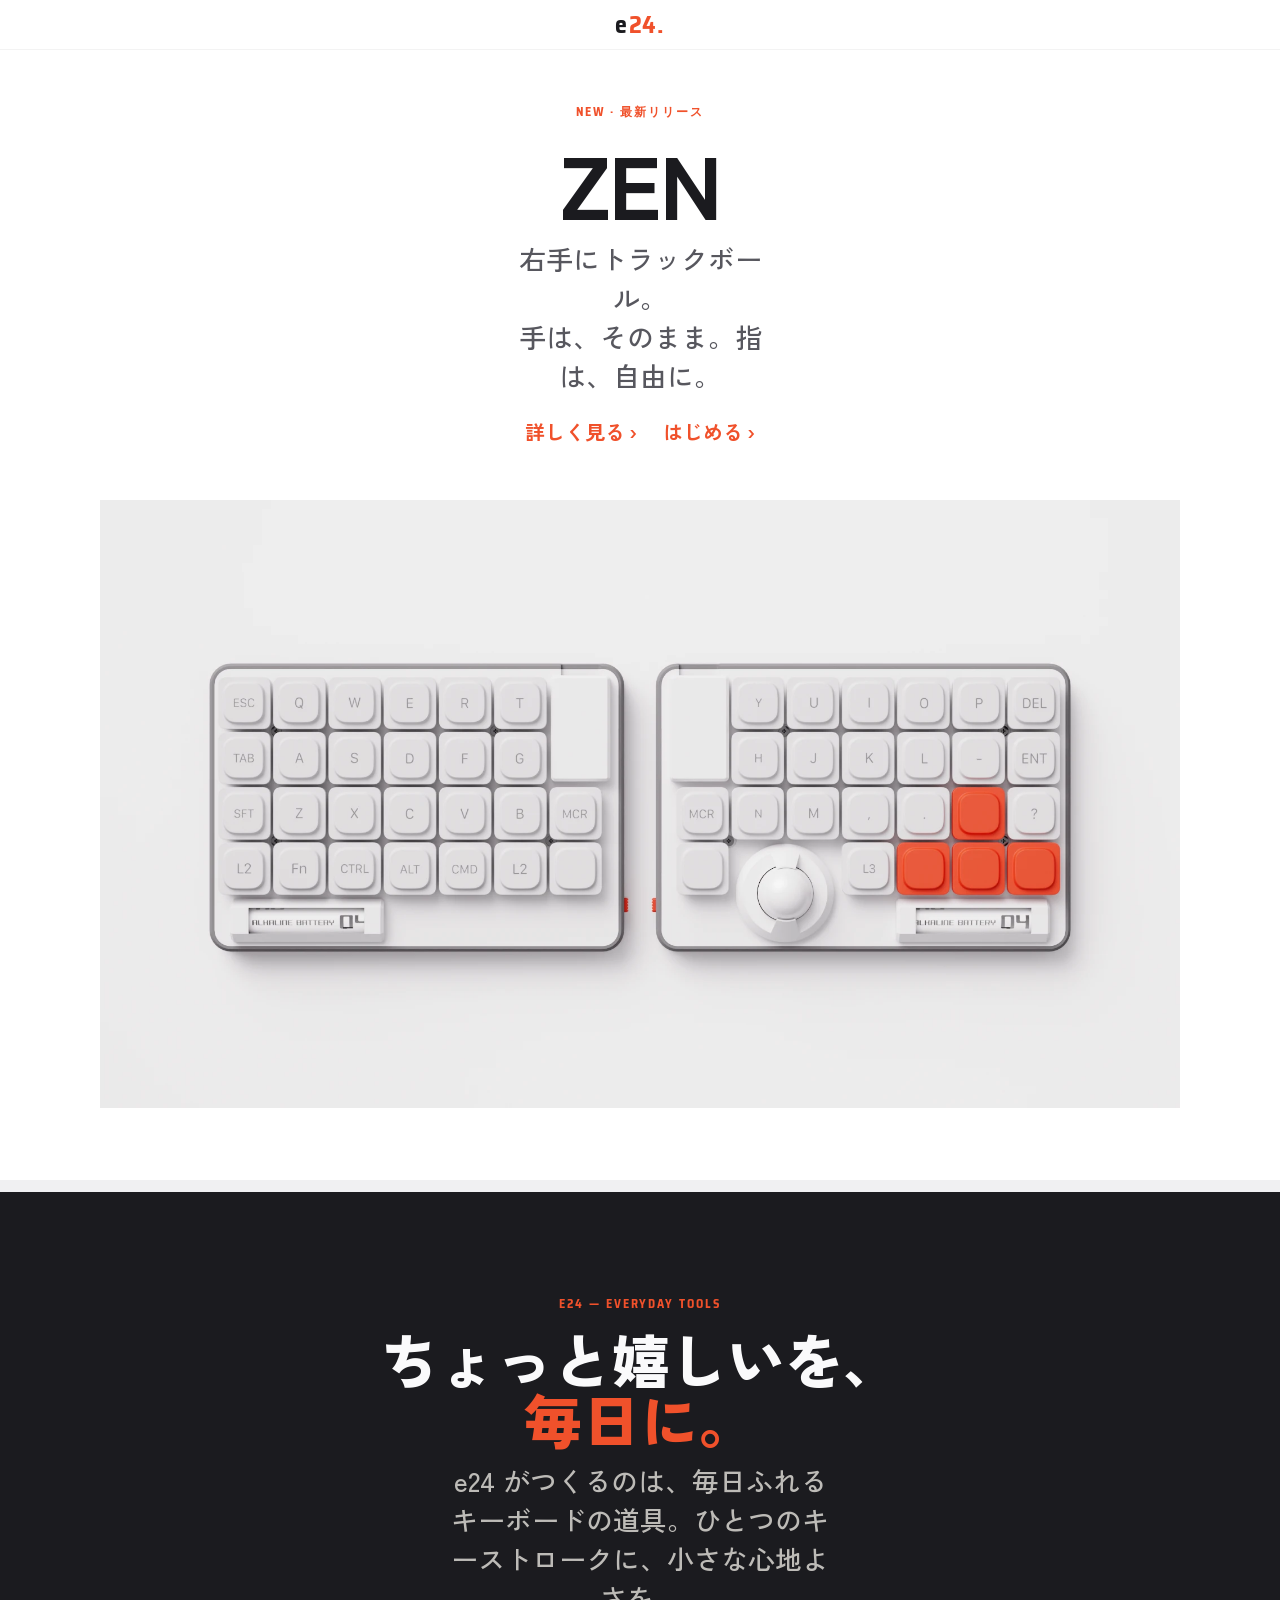
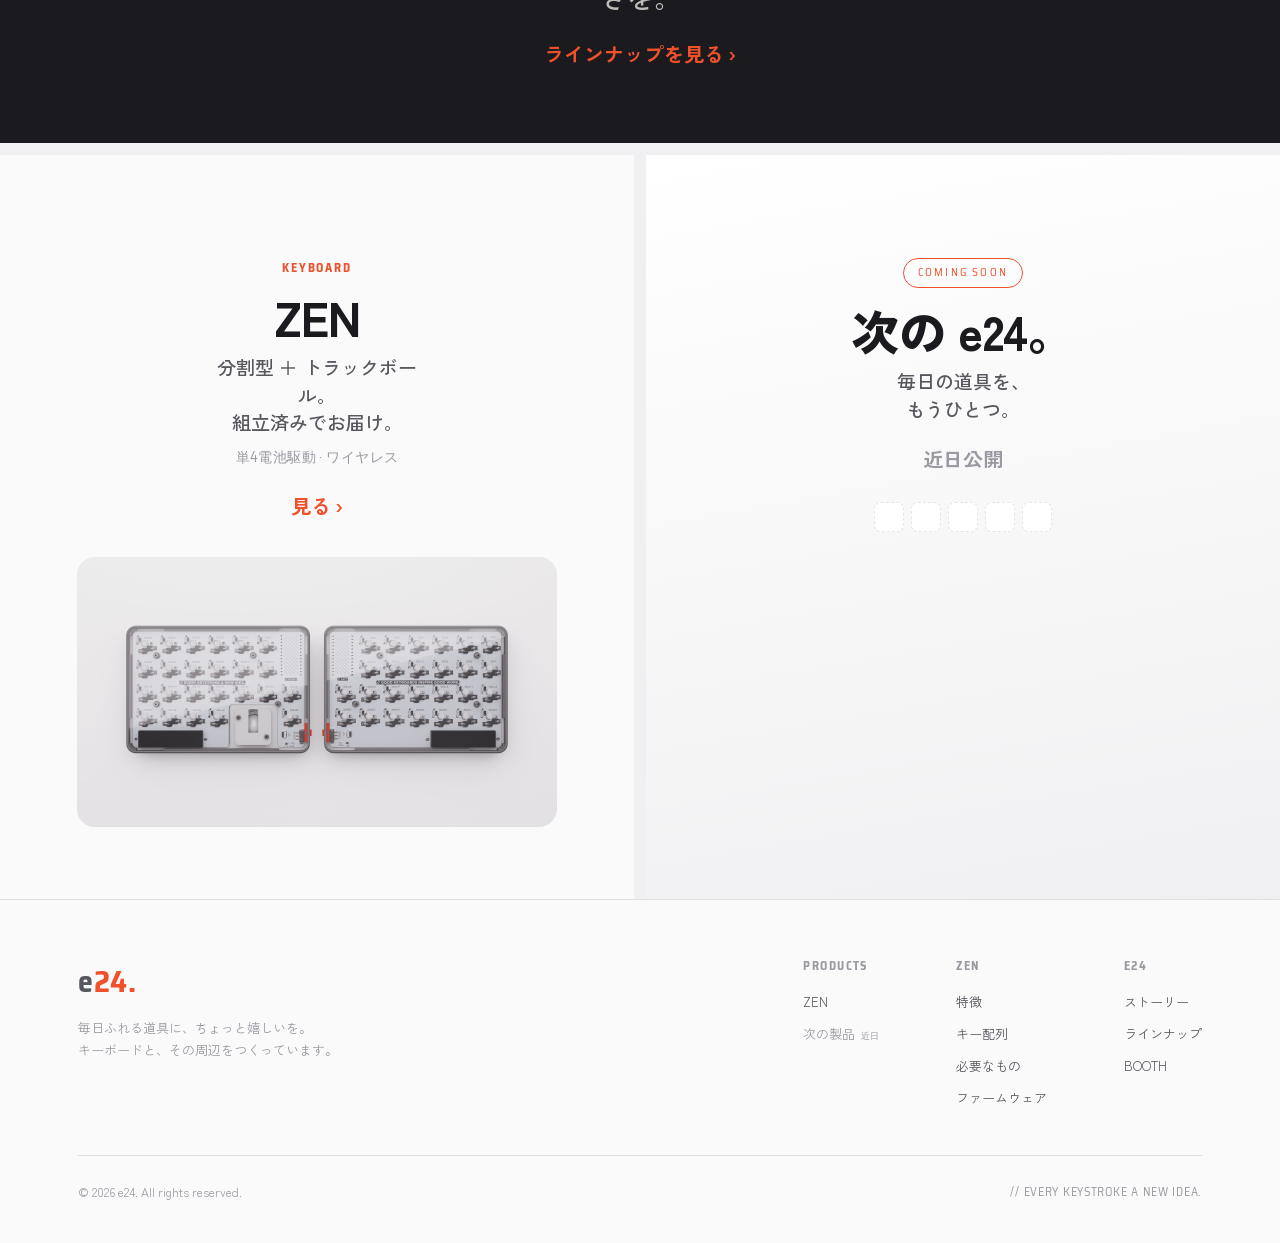
==== index.html @ 17c19c43 "Add footer e24 dot" ====
<!DOCTYPE html>
<html lang="ja">
<head>
<meta charset="UTF-8">
<meta name="viewport" content="width=device-width, initial-scale=1.0">
<!-- Google tag (gtag.js) -->
<script async src="https://www.googletagmanager.com/gtag/js?id=G-2649HNYM9E"></script>
<script>
  window.dataLayer = window.dataLayer || [];
  function gtag(){dataLayer.push(arguments);}
  gtag('js', new Date());
  gtag('config', 'G-2649HNYM9E');
</script>
<link rel="icon" type="image/png" sizes="32x32" href="favicon-32.png">
<link rel="icon" type="image/png" sizes="16x16" href="favicon-16.png">
<link rel="apple-touch-icon" href="apple-touch-icon.png">
<meta name="theme-color" content="#F0512B">
<title>e24 — ちょっと嬉しいを、毎日に。</title>
<link rel="preconnect" href="https://fonts.googleapis.com">
<link rel="preconnect" href="https://fonts.gstatic.com" crossorigin>
<link href="https://fonts.googleapis.com/css2?family=Zen+Kaku+Gothic+New:wght@400;500;700;900&family=Space+Mono:wght@400;700&family=Saira+SemiCondensed:wght@500;600;700&family=DotGothic16&display=swap" rel="stylesheet">
<link href="https://fonts.cdnfonts.com/css/d-din" rel="stylesheet">
<link rel="stylesheet" href="e24.css">
</head>
<body>

<!-- GLOBAL NAV -->
<nav class="gnav">
  <div class="gnav-inner solo">
    <a class="brand" href="index.html" aria-label="e24 home"><span class="e">e</span><span class="num">24</span><span class="dot">.</span></a>
  </div>
</nav>

<main class="board">

  <!-- HERO TILE — latest release: ZEN -->
  <section class="tile light hero-tile" data-screen-label="トップ・ヒーロー">
    <div class="t-eyebrow reveal">NEW · 最新リリース</div>
    <h2 class="reveal d1">ZEN</h2>
    <p class="t-sub reveal d1">右手にトラックボール。<br>手は、そのまま。指は、自由に。</p>
    <div class="t-links reveal d2">
      <a class="tlink" href="zen/index.html">詳しく見る<span class="arr">›</span></a>
      <a class="tlink" href="zen/index.html#kit">はじめる<span class="arr">›</span></a>
    </div>
    <div class="t-shot reveal d2">
      <img src="assets/zen-hero.webp" alt="ZEN — 左右分割・右手側トラックボール搭載のワイヤレスキーボード">
    </div>
  </section>

  <!-- BRAND STORY TILE -->
  <section class="tile dark" id="story" data-screen-label="ブランドストーリー">
    <div class="t-eyebrow reveal">e24 — everyday tools</div>
    <h2 class="reveal d1" style="font-size:clamp(30px,4.6vw,60px);max-width:18ch;">ちょっと嬉しいを、<br><span class="accent">毎日に。</span></h2>
    <p class="t-sub reveal d2" style="max-width:30ch;color:rgba(244,241,235,.75);">e24 がつくるのは、毎日ふれるキーボードの道具。ひとつのキーストロークに、小さな心地よさを。</p>
    <div class="t-links reveal d2">
      <a class="tlink" href="#lineup">ラインナップを見る<span class="arr">›</span></a>
    </div>
  </section>

  <!-- LINEUP GRID -->
  <div class="tile-grid" id="lineup">
    <!-- ZEN gateway -->
    <section class="tile paper small reveal" data-screen-label="ラインナップ・ZEN">
      <div class="t-eyebrow">KEYBOARD</div>
      <h2>ZEN</h2>
      <p class="t-sub">分割型 ＋ トラックボール。<br>組立済みでお届け。</p>
      <p class="t-price">単4電池駆動 · ワイヤレス</p>
      <div class="t-links">
        <a class="tlink" href="zen/index.html">見る<span class="arr">›</span></a>
      </div>
      <div class="t-shot">
        <img src="assets/zen-pcb.jpg" alt="ZEN の基板クローズアップ">
      </div>
    </section>

    <!-- Coming soon -->
    <section class="tile coming small reveal d1" data-screen-label="ラインナップ・近日">
      <span class="badge">COMING SOON</span>
      <h2>次の e24。</h2>
      <p class="t-sub">毎日の道具を、<br>もうひとつ。</p>
      <div class="t-links">
        <a class="tlink muted">近日公開</a>
      </div>
      <div class="ghost-keys" aria-hidden="true"><i></i><i></i><i></i><i></i><i></i></div>
    </section>
  </div>

</main>

<!-- GLOBAL FOOTER -->
<footer class="gfoot">
  <div class="wrap">
    <div class="top">
      <div class="brandcol">
        <div class="bm">e<span class="num">24</span><span class="dot">.</span></div>
        <p>毎日ふれる道具に、ちょっと嬉しいを。<br>キーボードと、その周辺をつくっています。</p>
      </div>
      <div class="cols">
        <div class="col">
          <h4>Products</h4>
          <a href="zen/index.html">ZEN</a>
          <a style="color:var(--ink-3);">次の製品<span class="soon-tag">近日</span></a>
        </div>
        <div class="col">
          <h4>ZEN</h4>
          <a href="zen/index.html#feature">特徴</a>
          <a href="zen/index.html#layout">キー配列</a>
          <a href="zen/index.html#kit">必要なもの</a>
          <a href="zen/firmware.html">ファームウェア</a>
        </div>
        <div class="col">
          <h4>e24</h4>
          <a href="#story">ストーリー</a>
          <a href="#lineup">ラインナップ</a>
          <a href="https://e24key.booth.pm/items/8457837" target="_blank" rel="noopener">BOOTH</a>
        </div>
      </div>
    </div>
    <div class="bottom">
      <span>© 2026 e24. All rights reserved.</span>
      <span class="mono">// EVERY KEYSTROKE A NEW IDEA.</span>
    </div>
  </div>
</footer>

<button id="toTop" class="to-top" aria-label="ページ上部へ戻る">
  <svg viewBox="0 0 24 24" fill="none" stroke="currentColor" stroke-width="2.4" stroke-linecap="round" stroke-linejoin="round"><path d="M12 19V5M6 11l6-6 6 6"/></svg>
  <span class="lbl">上へ戻る</span>
</button>

<script src="e24-scroll.js"></script>
</body>
</html>
---- e24.css ----
/* ============================================================
   e24 — shared brand layer
   Global nav, footer, store tiles, design tokens.
   Loaded on every page; product pages add their own CSS on top.
   ============================================================ */

:root {
  --paper:   #FAFAFB;
  --paper-2: #FFFFFF;
  --paper-3: #F0F0F2;
  --ink:     #1B1B1F;
  --ink-2:   #57575E;
  --ink-3:   #9A9AA2;
  --line:    rgba(20,20,25,.11);
  --line-2:  rgba(20,20,25,.05);
  --accent:  #F0512B;
  --accent-d:#D63E1B;
  --accent-soft:#FCE7DF;
  --key:     #FFFFFF;
  --key-sh:  #E3E3E7;

  --u: clamp(38px, 4.4vw, 58px);
  --maxw: 1180px;
  --r-lg: 28px;
  --r-md: 18px;
  --r-sm: 12px;
  --nav-h: 50px;

  --font-jp: "Zen Kaku Gothic New", system-ui, sans-serif;
  /* DIN Condensed = logo, labels, keycap legends, numbers (was Space Mono) */
  --font-mono: "D-DIN Condensed", "Saira SemiCondensed", system-ui, sans-serif;
  /* literal code / filenames stay monospaced */
  --font-code: "Space Mono", ui-monospace, monospace;
  --font-pixel: "DotGothic16", monospace;
  --ease: cubic-bezier(.2,.7,.2,1);
}

* { box-sizing: border-box; margin: 0; padding: 0; }
html { scroll-behavior: smooth; }
body {
  font-family: var(--font-jp);
  background: var(--paper);
  color: var(--ink);
  line-height: 1.7;
  -webkit-font-smoothing: antialiased;
  text-rendering: optimizeLegibility;
  overflow-x: hidden;
}
img { display: block; max-width: 100%; }
::selection { background: var(--accent); color: #fff; }

.wrap { max-width: var(--maxw); margin: 0 auto; padding: 0 28px; }

/* ---------- type helpers ---------- */
.eyebrow {
  font-family: var(--font-mono); font-size: 13px; letter-spacing: .14em;
  text-transform: uppercase; color: var(--accent);
  display: inline-flex; align-items: center; gap: .55em; font-weight: 700;
}
.eyebrow::before { content: "//"; opacity: .9; }
.section-tag { font-family: var(--font-mono); font-size: 12px; letter-spacing: .16em; text-transform: uppercase; color: var(--ink-3); }
h1,h2,h3 { font-weight: 900; line-height: 1.12; letter-spacing: -.01em; text-wrap: balance; }
.display { font-size: clamp(44px, 8.4vw, 116px); font-weight: 900; line-height: 1.02; letter-spacing: -.02em; }
.h2 { font-size: clamp(30px, 4.6vw, 60px); }
.lead { font-size: clamp(17px, 1.8vw, 22px); color: var(--ink-2); line-height: 1.85; }
.accent { color: var(--accent); }

/* ---------- buttons / pills / chip ---------- */
.pill {
  display: inline-flex; align-items: center; gap: .6em;
  font-family: var(--font-jp); font-weight: 700; font-size: 16px;
  padding: 15px 28px; border-radius: 999px; border: none; cursor: pointer; text-decoration: none;
  transition: transform .25s var(--ease), background .25s var(--ease), box-shadow .25s var(--ease);
}
.pill-primary { background: var(--accent); color: #fff; }
.pill-primary:hover { background: var(--accent-d); transform: translateY(-2px); box-shadow: 0 10px 26px -10px var(--accent); }
.pill-ghost { background: transparent; color: var(--ink); border: 1.5px solid var(--line); }
.pill-ghost:hover { border-color: var(--ink); transform: translateY(-2px); }
.chip { font-family: var(--font-mono); font-size: 12px; letter-spacing: .04em; padding: 6px 13px; border-radius: 999px; background: var(--paper-2); border: 1px solid var(--line); color: var(--ink-2); }

/* ---------- reveal: static (scroll-fade disabled) ---------- */
.reveal { opacity: 1; transform: none; transition: none; }
.reveal.in { opacity: 1; transform: none; }
.reveal.d1 { transition-delay: .08s; }
.reveal.d2 { transition-delay: .16s; }
.reveal.d3 { transition-delay: .24s; }
.reveal.d4 { transition-delay: .32s; }
@media (prefers-reduced-motion: reduce){ .reveal { opacity:1; transform:none; transition:none; } html { scroll-behavior:auto; } }

/* ============================================================
   GLOBAL NAV — Apple-style thin bar
   ============================================================ */
.gnav {
  position: fixed; top: 0; left: 0; right: 0; z-index: 200;
  height: var(--nav-h);
  background: rgba(255,255,255,.78);
  backdrop-filter: saturate(1.6) blur(18px);
  -webkit-backdrop-filter: saturate(1.6) blur(18px);
  border-bottom: 1px solid var(--line-2);
}
.gnav-inner { height: 100%; max-width: 1040px; margin: 0 auto; padding: 0 28px; display: flex; align-items: center; gap: 18px; }
.gnav-inner.solo { justify-content: center; }
.gnav .brand {
  display: inline-flex; align-items: baseline; gap: 1px;
  font-family: var(--font-mono); font-weight: 700; font-size: 24px; letter-spacing: .02em; color: var(--ink); text-decoration: none; line-height: 1;
  transition: opacity .2s;
}
.gnav .brand:hover { opacity: .7; }
.gnav span.brand { cursor: default; }
.gnav span.brand:hover { opacity: 1; }
.gnav .brand .e { }
.gnav .brand .num { color: var(--accent); }
.gnav .brand .dot { color: var(--accent); font-size: 24px; }
.gnav .glinks { display: flex; align-items: center; gap: clamp(14px, 2.4vw, 34px); margin: 0 auto; }
.gnav .glinks a {
  font-size: 13px; font-weight: 500; color: var(--ink-2); text-decoration: none;
  letter-spacing: .01em; transition: color .2s; white-space: nowrap;
}
.gnav .glinks a:hover { color: var(--accent); }
.gnav .glinks a.active { color: var(--ink); font-weight: 700; }
.gnav .glinks a.soon { color: var(--ink-3); cursor: default; pointer-events: none; }
.gnav .glinks a.soon::after { content: "近日"; font-family: var(--font-mono); font-size: 8px; vertical-align: super; margin-left: 3px; color: var(--accent); letter-spacing: 0; }
.gnav .gutil { display: flex; align-items: center; gap: 16px; }
.gnav .gutil a { color: var(--ink-2); display: grid; place-items: center; transition: color .2s; }
.gnav .gutil a:hover { color: var(--accent); }
.gnav .gutil svg { width: 18px; height: 18px; }
@media (max-width: 720px) {
  .gnav .glinks { gap: 14px; overflow-x: auto; margin: 0 auto 0 6px; -ms-overflow-style: none; scrollbar-width: none; }
  .gnav .glinks::-webkit-scrollbar { display: none; }
}

/* sub-context strip under nav (breadcrumb-ish, like Apple product subnav) */
.subnav {
  position: sticky; top: var(--nav-h); z-index: 150;
  background: rgba(255,255,255,.72); backdrop-filter: saturate(1.6) blur(16px);
  -webkit-backdrop-filter: saturate(1.6) blur(16px);
  border-bottom: 1px solid var(--line-2);
}
.subnav-inner { max-width: var(--maxw); margin: 0 auto; padding: 0 28px; height: 48px; display: flex; align-items: center; justify-content: space-between; }
.subnav .name { font-weight: 900; font-size: 18px; letter-spacing: .01em; display: flex; align-items: baseline; }
.subnav .name small { font-family: var(--font-mono); font-size: 11px; color: var(--ink-3); font-weight: 400; margin-left: 8px; letter-spacing: .08em; }
.subnav .name .tagline {
  font-family: var(--font-jp); font-size: 12.5px; font-weight: 500; color: var(--ink-2);
  margin-left: 12px; padding-left: 12px; border-left: 1px solid var(--line); letter-spacing: .02em;
}
@media (max-width: 560px){ .subnav .name .tagline { display: none; } }
.subnav-end { display: flex; align-items: center; gap: 22px; }
.subnav .links { display: flex; gap: 22px; align-items: center; }
.subnav .links a { font-size: 13px; color: var(--ink-2); text-decoration: none; transition: color .2s; white-space: nowrap; }
.subnav .links a:hover { color: var(--accent); }
.subnav .links a svg { width: 15px; height: 15px; vertical-align: middle; }
.subnav .links a.back { display: inline-flex; align-items: center; gap: 4px; }

.subnav .buy-btn {
  display: inline-flex; align-items: center; gap: 6px;
  background: var(--accent); color: #fff; font-weight: 700; font-size: 13px;
  padding: 7px 16px; border-radius: 999px; text-decoration: none; white-space: nowrap;
  transition: background .2s var(--ease), transform .2s var(--ease);
}
.subnav .buy-btn:hover { background: var(--accent-d); color: #fff; transform: translateY(-1px); }
.subnav .buy-btn svg { width: 15px; height: 15px; }

/* 購入者向け dropdown */
.subnav-owner { position: relative; display: inline-flex; }
.subnav-owner-btn {
  display: inline-flex; align-items: center; gap: 6px;
  background: transparent; color: var(--ink); font-weight: 700; font-size: 13px;
  padding: 7px 14px; border: 1px solid var(--line-2); border-radius: 999px;
  cursor: pointer; white-space: nowrap; transition: border-color .2s var(--ease), color .2s var(--ease);
  -webkit-tap-highlight-color: transparent;
}
.subnav-owner-btn:hover { border-color: var(--ink-3); }
.subnav-owner-btn .lock { width: 13px; height: 13px; }
.subnav-owner-btn .chev { width: 12px; height: 12px; transition: transform .2s var(--ease); }
.subnav-owner.open .subnav-owner-btn { border-color: var(--accent); color: var(--accent); }
.subnav-owner.open .subnav-owner-btn .chev { transform: rotate(180deg); }
.subnav-owner-menu {
  position: absolute; top: calc(100% + 10px); right: 0; min-width: 210px;
  background: var(--paper); border: 1px solid var(--line); border-radius: var(--r-md);
  box-shadow: 0 18px 40px -16px rgba(20,20,25,.3);
  padding: 6px; z-index: 200;
  opacity: 0; visibility: hidden; transform: translateY(-6px);
  transition: opacity .2s var(--ease), transform .2s var(--ease), visibility .2s;
}
.subnav-owner.open .subnav-owner-menu { opacity: 1; visibility: visible; transform: none; }
.subnav-owner-menu .oh {
  font-family: var(--font-mono); font-size: 10.5px; letter-spacing: .08em; text-transform: uppercase;
  color: var(--ink-3); padding: 9px 12px 7px;
}
.subnav-owner-menu a {
  display: flex; align-items: center; gap: 10px; padding: 11px 12px; border-radius: 8px;
  font-size: 14px; font-weight: 700; color: var(--ink); text-decoration: none; transition: background .15s var(--ease), color .15s var(--ease);
}
.subnav-owner-menu a:hover { background: var(--paper-3); color: var(--accent); }
.subnav-owner-menu a svg { width: 16px; height: 16px; color: var(--accent); flex: none; }

/* owner group inside the mobile burger menu — hidden on desktop */
.subnav .links .owner-group { display: none; }

/* hamburger — hidden on desktop */
.subnav-burger { display: none; }

@media (max-width: 760px){
  .subnav-end { gap: 10px; }
  .subnav-burger {
    display: inline-grid; place-items: center;
    width: 38px; height: 38px; padding: 0; margin-right: -8px;
    border: none; background: none; cursor: pointer; color: var(--ink);
    -webkit-tap-highlight-color: transparent;
  }
  .subnav-burger .bz { position: relative; width: 20px; height: 14px; display: block; }
  .subnav-burger .bz i {
    position: absolute; left: 0; right: 0; height: 2px; border-radius: 2px; background: currentColor;
    transition: transform .26s var(--ease), opacity .18s var(--ease), top .26s var(--ease);
  }
  .subnav-burger .bz i:nth-child(1){ top: 0; }
  .subnav-burger .bz i:nth-child(2){ top: 6px; }
  .subnav-burger .bz i:nth-child(3){ top: 12px; }
  .subnav.menu-open .subnav-burger .bz i:nth-child(1){ top: 6px; transform: rotate(45deg); }
  .subnav.menu-open .subnav-burger .bz i:nth-child(2){ opacity: 0; }
  .subnav.menu-open .subnav-burger .bz i:nth-child(3){ top: 6px; transform: rotate(-45deg); }

  .subnav .links {
    position: absolute; top: 100%; left: 0; right: 0;
    flex-direction: column; align-items: stretch; gap: 0;
    background: var(--paper); border-bottom: 1px solid var(--line-2);
    box-shadow: 0 16px 30px -16px rgba(20,20,25,.3);
    padding: 4px 0; max-height: 0; overflow: hidden;
    opacity: 0; visibility: hidden;
    transition: max-height .3s var(--ease), opacity .24s var(--ease), visibility .3s;
  }
  .subnav.menu-open .links { max-height: 78vh; overflow-y: auto; opacity: 1; visibility: visible; }
  .subnav .links a {
    font-size: 15px; color: var(--ink); font-weight: 500;
    padding: 14px 28px; border-top: 1px solid var(--line-2);
  }
  .subnav .links a:first-child { border-top: none; }
  .subnav .links a.back { gap: 6px; }

  /* on mobile, the dropdown folds into the burger menu */
  .subnav-owner { display: none; }
  .subnav .links .owner-group { display: block; border-top: 1px solid var(--line-2); }
  .subnav .links .owner-group .og-label {
    display: block; font-family: var(--font-mono); font-size: 10.5px; letter-spacing: .08em; text-transform: uppercase;
    color: var(--ink-3); padding: 14px 28px 4px;
  }
  .subnav .links .owner-group a { border-top: none; padding-top: 8px; padding-bottom: 8px; }
  .subnav .links .owner-group a:last-child { padding-bottom: 16px; }
}

/* ============================================================
   STORE TILES (homepage)
   ============================================================ */
.board { background: var(--paper-3); display: flex; flex-direction: column; gap: 12px; }
.tile {
  position: relative; overflow: hidden; text-align: center;
  display: flex; flex-direction: column; align-items: center;
  padding: clamp(54px, 8vw, 104px) 24px clamp(40px, 6vw, 72px);
}
.tile.light { background: var(--paper-2); }
.tile.paper { background: var(--paper); }
.tile.dark  { background: var(--ink); color: var(--paper); }
.tile .t-eyebrow {
  font-family: var(--font-mono); font-size: 12px; letter-spacing: .16em; text-transform: uppercase;
  color: var(--accent); font-weight: 700; margin-bottom: 14px;
}
.tile h2 { font-size: clamp(40px, 7vw, 88px); font-weight: 900; letter-spacing: -.02em; line-height: 1.02; }
.tile.small h2 { font-size: clamp(30px, 4vw, 48px); }
.tile .t-sub { font-size: clamp(18px, 2.3vw, 27px); color: var(--ink-2); margin-top: 12px; max-width: 22ch; line-height: 1.45; font-weight: 500; }
.tile.dark .t-sub { color: rgba(255,255,255,.72); }
.tile.small .t-sub { font-size: clamp(15px, 1.7vw, 19px); }
.tile .t-price { font-size: 14px; color: var(--ink-3); margin-top: 10px; font-family: var(--font-mono); letter-spacing: .03em; }
.tile .t-links { display: flex; gap: 26px; justify-content: center; margin-top: 20px; flex-wrap: wrap; }
.tlink {
  color: var(--accent); font-size: clamp(16px, 1.7vw, 20px); font-weight: 700; text-decoration: none;
  display: inline-flex; align-items: center; gap: 4px; transition: gap .2s var(--ease);
}
.tlink .arr { transition: transform .2s var(--ease); }
.tlink:hover { text-decoration: underline; }
.tlink:hover .arr { transform: translateX(3px); }
.tlink.muted { color: var(--ink-3); pointer-events: none; text-decoration: none; }
.tile .t-shot { margin-top: clamp(26px, 4vw, 52px); width: 100%; }
.tile .t-shot img { width: 100%; margin: 0 auto; }
.tile.hero-tile .t-shot img { max-width: 1080px; }
.tile.small .t-shot { margin-top: clamp(20px, 3vw, 34px); }
.tile.small .t-shot img { max-width: 480px; border-radius: var(--r-md); }

.tile-grid { display: grid; grid-template-columns: 1fr 1fr; gap: 12px; }
@media (max-width: 740px){ .tile-grid { grid-template-columns: 1fr; } }

/* coming-soon teaser look */
.tile.coming { background: linear-gradient(170deg, var(--paper-2), var(--paper-3)); }
.tile.coming .badge {
  font-family: var(--font-mono); font-size: 11px; letter-spacing: .2em; color: var(--accent);
  border: 1px solid var(--accent); border-radius: 999px; padding: 5px 14px; margin-bottom: 18px;
}
.tile.coming .ghost-keys { display: flex; gap: 7px; margin-top: 26px; }
.tile.coming .ghost-keys i {
  width: 30px; height: 30px; border-radius: 7px; background: var(--paper-2);
  border: 1px dashed var(--line); display: block;
}

/* ============================================================
   BACK-TO-TOP BUTTON (shared)
   ============================================================ */
.to-top {
  position: fixed; right: clamp(18px, 3vw, 34px); bottom: clamp(18px, 3vw, 34px); z-index: 300;
  width: 54px; height: 54px; border-radius: 50%; border: none; cursor: pointer;
  background: var(--accent); color: #fff;
  display: grid; place-items: center;
  box-shadow: 0 12px 28px -10px rgba(240,81,43,.6), 0 2px 6px rgba(0,0,0,.12);
  opacity: 0; transform: translateY(14px) scale(.9); pointer-events: none;
  transition: opacity .3s var(--ease), transform .3s var(--ease), background .2s var(--ease);
}
.to-top.show { opacity: 1; transform: none; pointer-events: auto; }
.to-top:hover { background: var(--accent-d); transform: translateY(-3px); }
.to-top svg { width: 22px; height: 22px; }
.to-top .lbl { position: absolute; width: 1px; height: 1px; overflow: hidden; clip: rect(0 0 0 0); }
@media (prefers-reduced-motion: reduce){ .to-top { transition: opacity .2s; } .to-top.show { transform: none; } }

/* ============================================================
   GLOBAL FOOTER
   ============================================================ */
.gfoot { background: var(--paper); border-top: 1px solid var(--line); padding: 56px 0 40px; font-size: 13px; color: var(--ink-2); }
.gfoot .top { display: flex; flex-wrap: wrap; gap: 40px; justify-content: space-between; padding-bottom: 36px; border-bottom: 1px solid var(--line); }
.gfoot .brandcol { max-width: 280px; }
.gfoot .brandcol .bm { font-family: var(--font-mono); font-weight: 700; font-size: 30px; letter-spacing: .02em; }
.gfoot .brandcol .bm .num { color: var(--accent); }
.gfoot .brandcol .bm .dot { color: var(--accent); }
.gfoot .brandcol p { color: var(--ink-3); margin-top: 10px; font-size: 13px; line-height: 1.7; }
.gfoot .cols { display: flex; gap: clamp(34px, 6vw, 80px); flex-wrap: wrap; }
.gfoot .col h4 { font-size: 12px; font-family: var(--font-mono); letter-spacing: .12em; text-transform: uppercase; color: var(--ink-3); margin-bottom: 14px; font-weight: 700; }
.gfoot .col a { display: block; color: var(--ink-2); text-decoration: none; margin-bottom: 10px; transition: color .2s; }
.gfoot .col a:hover { color: var(--accent); }
.gfoot .col a .soon-tag { font-family: var(--font-mono); font-size: 9px; color: var(--ink-3); margin-left: 6px; }
.gfoot .bottom { display: flex; justify-content: space-between; flex-wrap: wrap; gap: 14px; padding-top: 26px; color: var(--ink-3); font-size: 12px; }
.gfoot .bottom .mono { font-family: var(--font-mono); letter-spacing: .06em; }
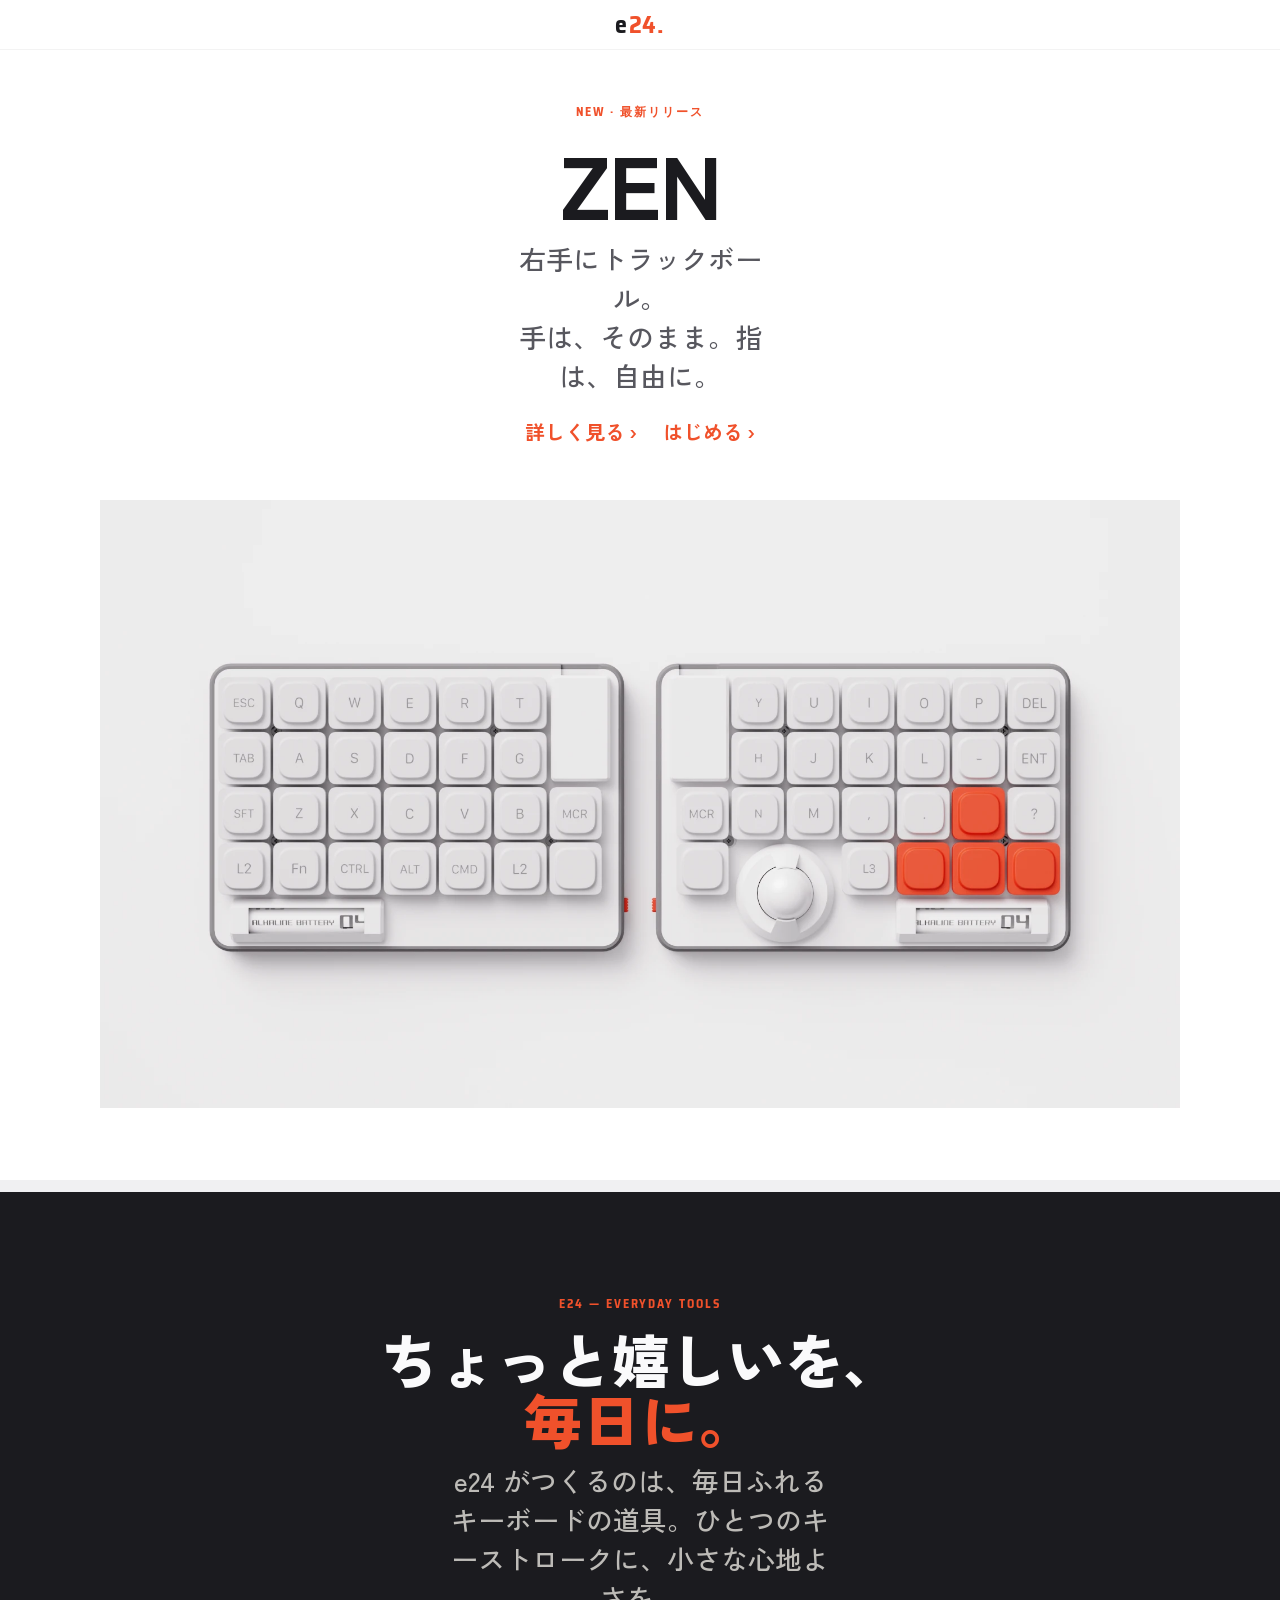
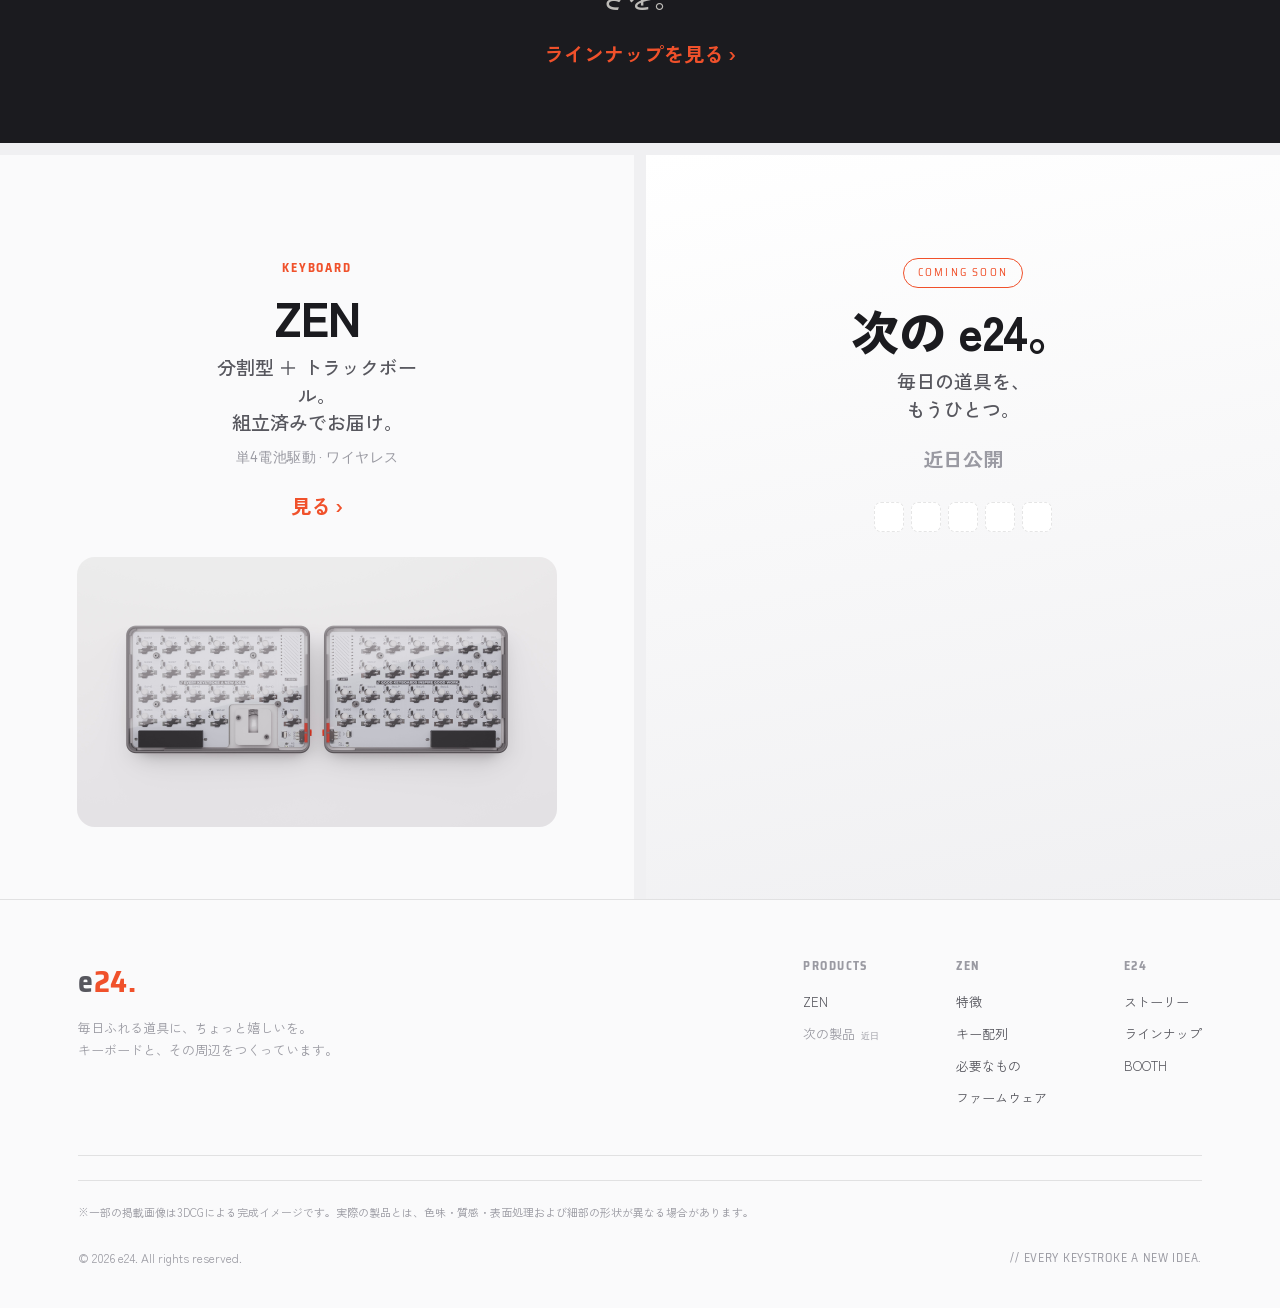
==== commit 580d7a6d: "Refine site notices and support copy" ====
--- a/index.html
+++ b/index.html
@@ -116,6 +116,7 @@
         </div>
       </div>
     </div>
+    <p class="foot-cg-note">※一部の掲載画像は3DCGによる完成イメージです。実際の製品とは、色味・質感・表面処理および細部の形状が異なる場合があります。</p>
     <div class="bottom">
       <span>© 2026 e24. All rights reserved.</span>
       <span class="mono">// EVERY KEYSTROKE A NEW IDEA.</span>
--- a/e24.css
+++ b/e24.css
@@ -160,7 +160,7 @@
 .subnav .buy-btn:hover { background: var(--accent-d); color: #fff; transform: translateY(-1px); }
 .subnav .buy-btn svg { width: 15px; height: 15px; }
 
-/* 購入者向け dropdown */
+/* 購入者専用 dropdown (soft-gated buyer links) */
 .subnav-owner { position: relative; display: inline-flex; }
 .subnav-owner-btn {
   display: inline-flex; align-items: center; gap: 6px;
@@ -333,5 +333,6 @@
 .gfoot .col a { display: block; color: var(--ink-2); text-decoration: none; margin-bottom: 10px; transition: color .2s; }
 .gfoot .col a:hover { color: var(--accent); }
 .gfoot .col a .soon-tag { font-family: var(--font-mono); font-size: 9px; color: var(--ink-3); margin-left: 6px; }
+.gfoot .foot-cg-note { margin-top: 24px; padding-top: 22px; border-top: 1px solid var(--line); font-size: 11px; line-height: 1.7; color: var(--ink-3); }
 .gfoot .bottom { display: flex; justify-content: space-between; flex-wrap: wrap; gap: 14px; padding-top: 26px; color: var(--ink-3); font-size: 12px; }
 .gfoot .bottom .mono { font-family: var(--font-mono); letter-spacing: .06em; }
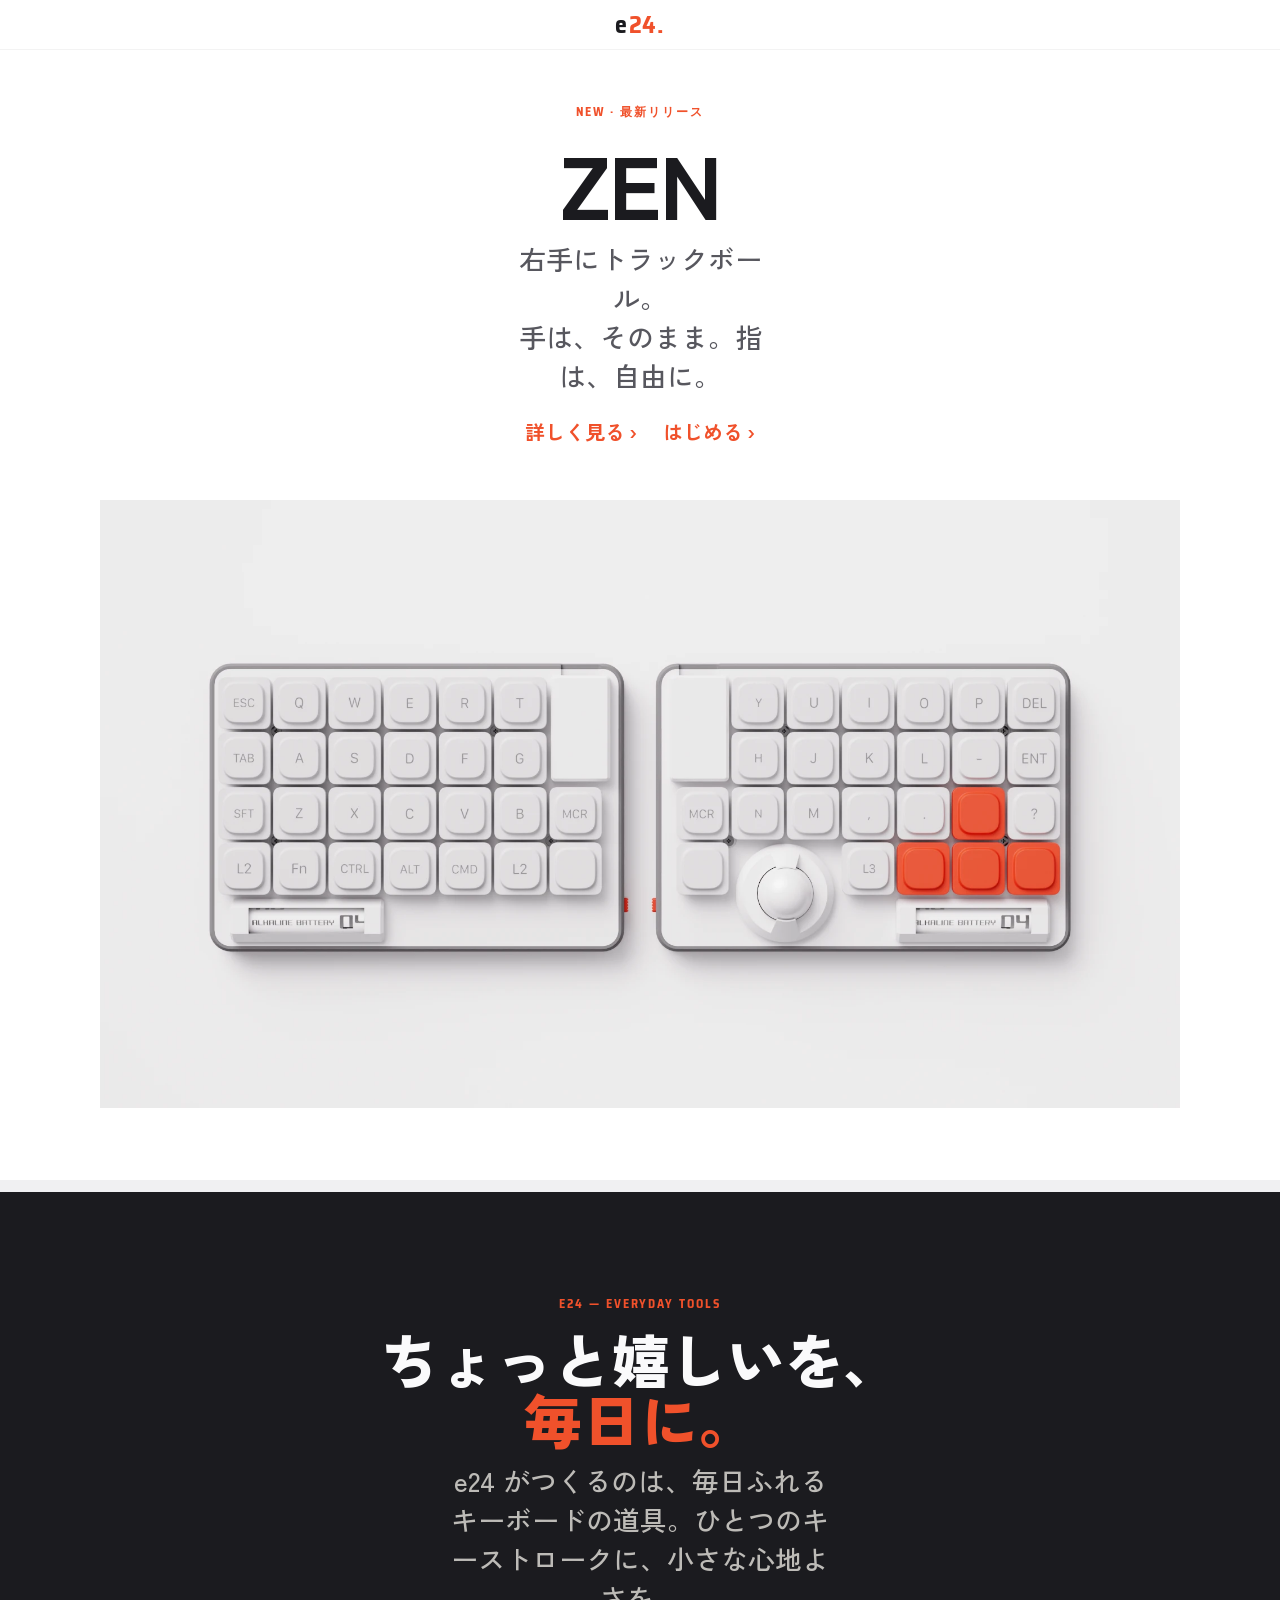
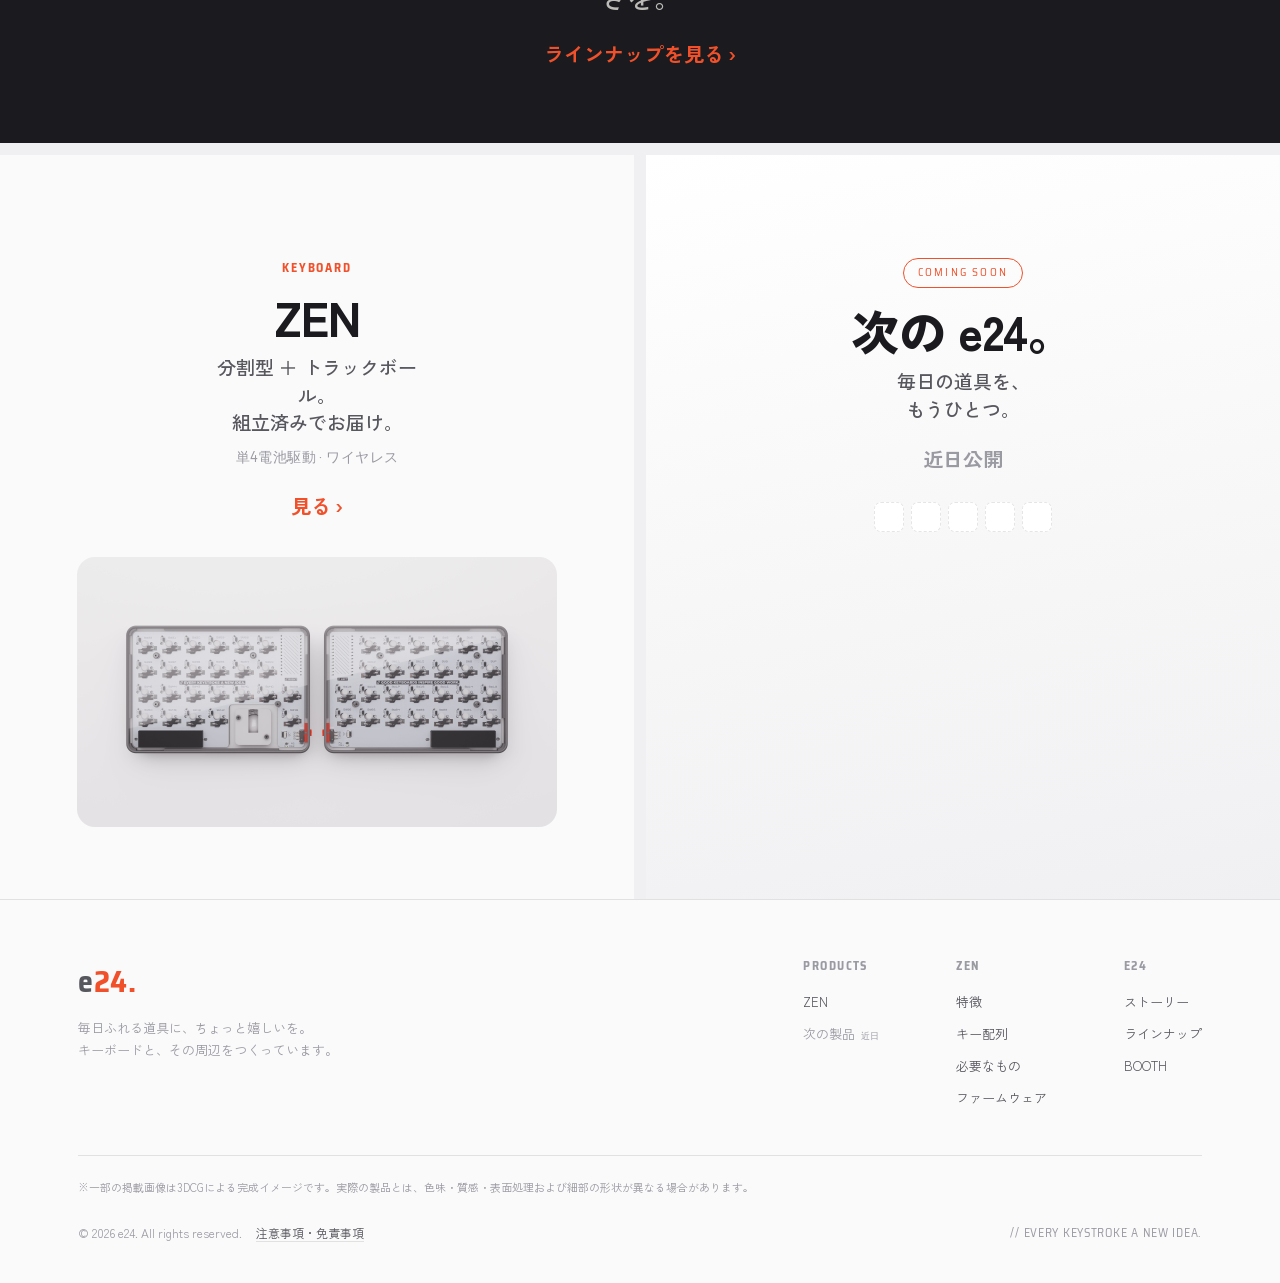
==== commit ce18446a: "Add ZEN notice and disclaimer page" ====
--- a/index.html
+++ b/index.html
@@ -118,7 +118,7 @@
     </div>
     <p class="foot-cg-note">※一部の掲載画像は3DCGによる完成イメージです。実際の製品とは、色味・質感・表面処理および細部の形状が異なる場合があります。</p>
     <div class="bottom">
-      <span>© 2026 e24. All rights reserved.</span>
+      <span class="legal">© 2026 e24. All rights reserved.<a href="zen/notice.html">注意事項・免責事項</a></span>
       <span class="mono">// EVERY KEYSTROKE A NEW IDEA.</span>
     </div>
   </div>
--- a/e24.css
+++ b/e24.css
@@ -160,7 +160,7 @@
 .subnav .buy-btn:hover { background: var(--accent-d); color: #fff; transform: translateY(-1px); }
 .subnav .buy-btn svg { width: 15px; height: 15px; }
 
-/* 購入者専用 dropdown (soft-gated buyer links) */
+/* 購入者向け dropdown */
 .subnav-owner { position: relative; display: inline-flex; }
 .subnav-owner-btn {
   display: inline-flex; align-items: center; gap: 6px;
@@ -333,6 +333,8 @@
 .gfoot .col a { display: block; color: var(--ink-2); text-decoration: none; margin-bottom: 10px; transition: color .2s; }
 .gfoot .col a:hover { color: var(--accent); }
 .gfoot .col a .soon-tag { font-family: var(--font-mono); font-size: 9px; color: var(--ink-3); margin-left: 6px; }
-.gfoot .foot-cg-note { margin-top: 24px; padding-top: 22px; border-top: 1px solid var(--line); font-size: 11px; line-height: 1.7; color: var(--ink-3); }
+.gfoot .foot-cg-note { margin-top: 22px; font-size: 11px; line-height: 1.7; color: var(--ink-3); }
 .gfoot .bottom { display: flex; justify-content: space-between; flex-wrap: wrap; gap: 14px; padding-top: 26px; color: var(--ink-3); font-size: 12px; }
+.gfoot .bottom .legal a { color: var(--ink-2); text-decoration: none; margin-left: 14px; border-bottom: 1px solid var(--line); transition: color .2s; }
+.gfoot .bottom .legal a:hover { color: var(--accent); }
 .gfoot .bottom .mono { font-family: var(--font-mono); letter-spacing: .06em; }
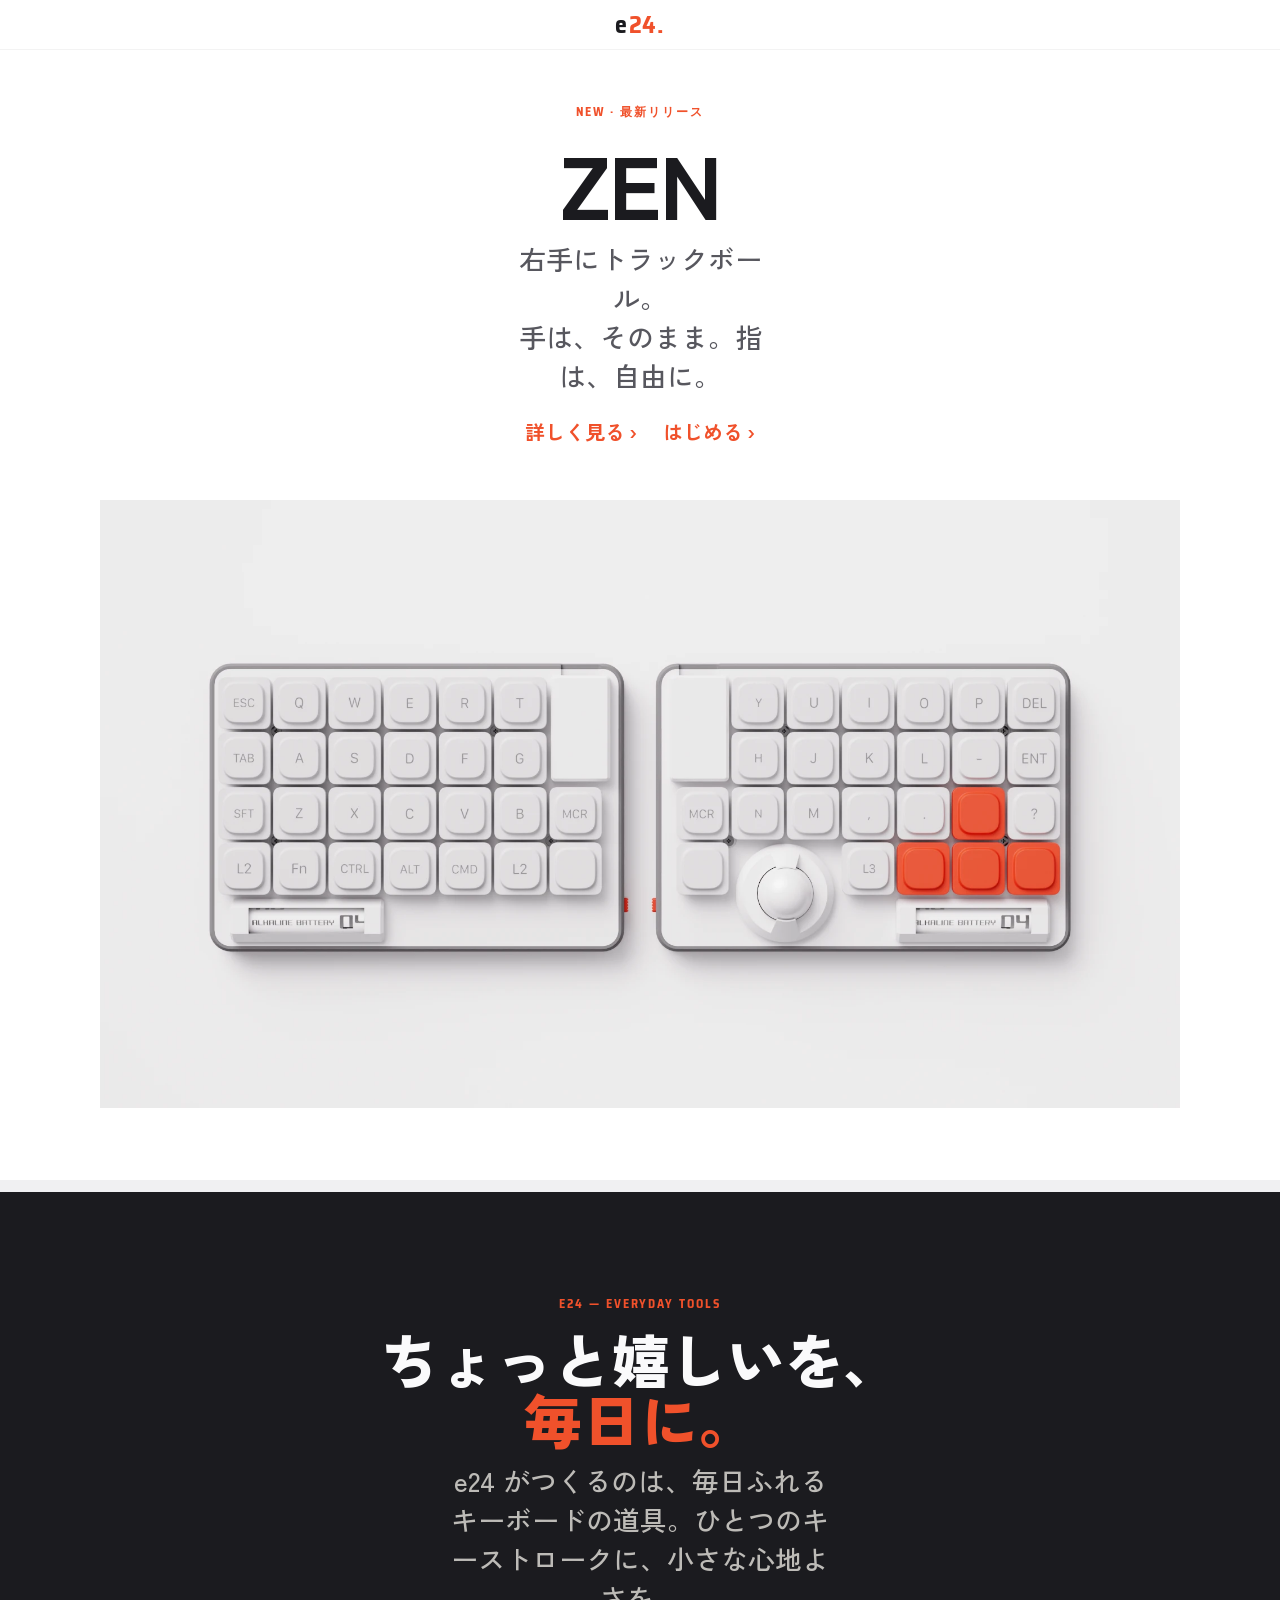
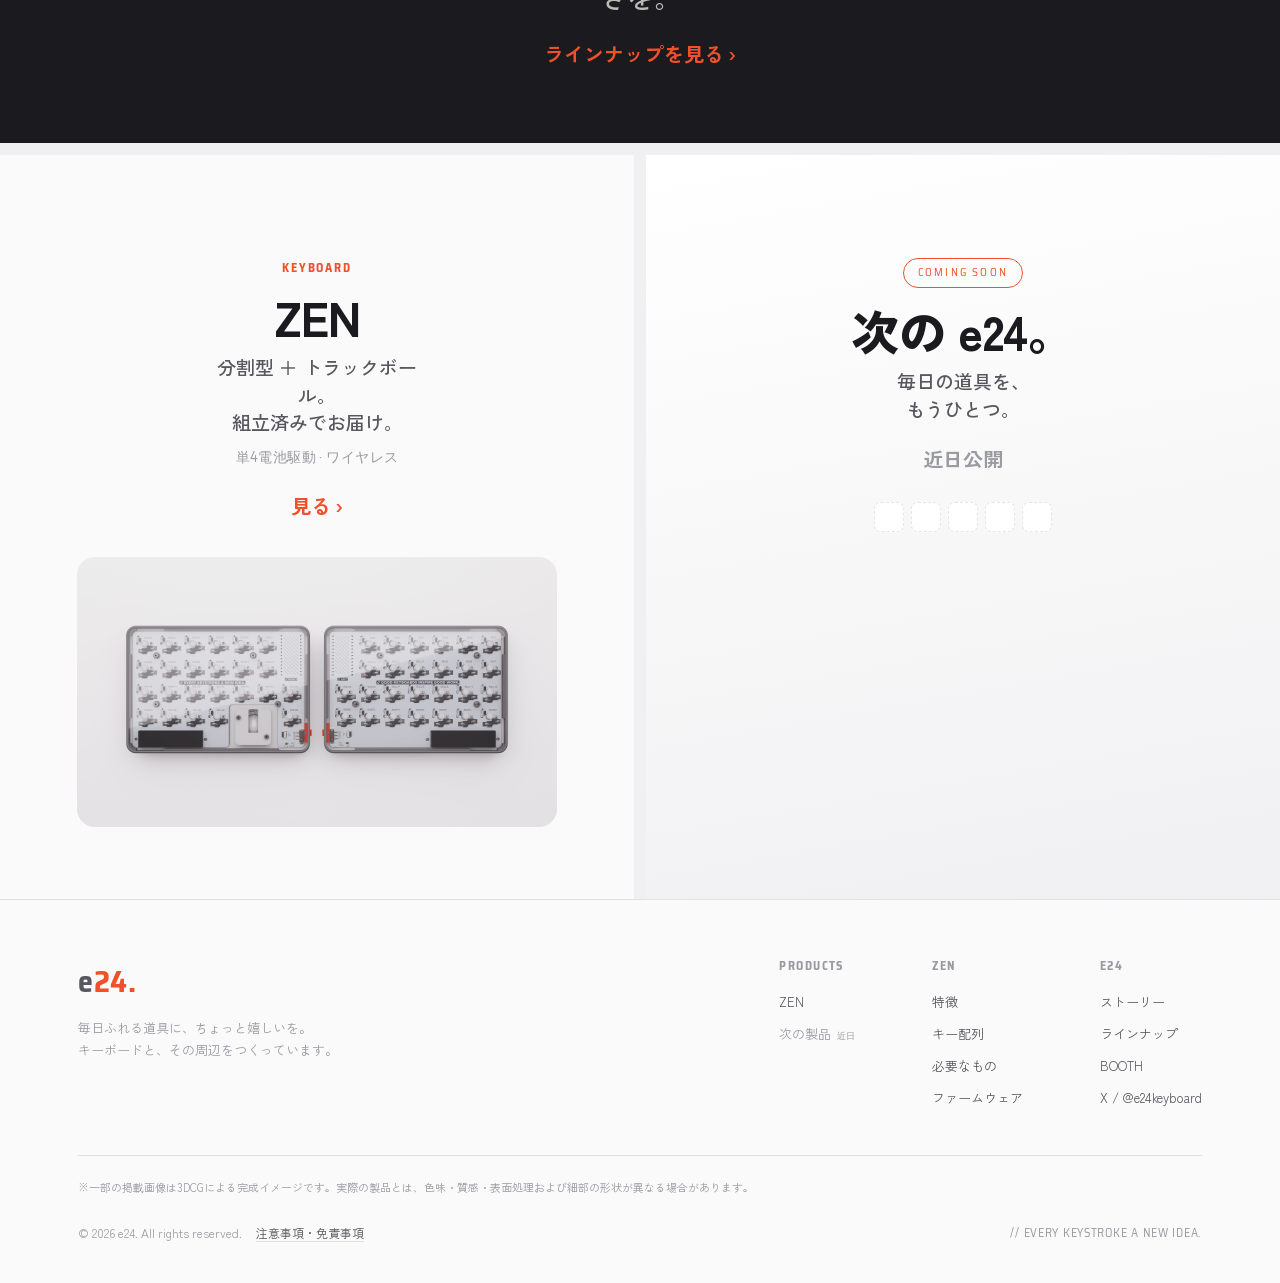
==== commit e66317ab: "Add X link to site footers" ====
--- a/index.html
+++ b/index.html
@@ -113,6 +113,7 @@
           <a href="#story">ストーリー</a>
           <a href="#lineup">ラインナップ</a>
           <a href="https://e24key.booth.pm/items/8457837" target="_blank" rel="noopener">BOOTH</a>
+          <a href="https://x.com/e24keyboard" target="_blank" rel="noopener">X / @e24keyboard</a>
         </div>
       </div>
     </div>
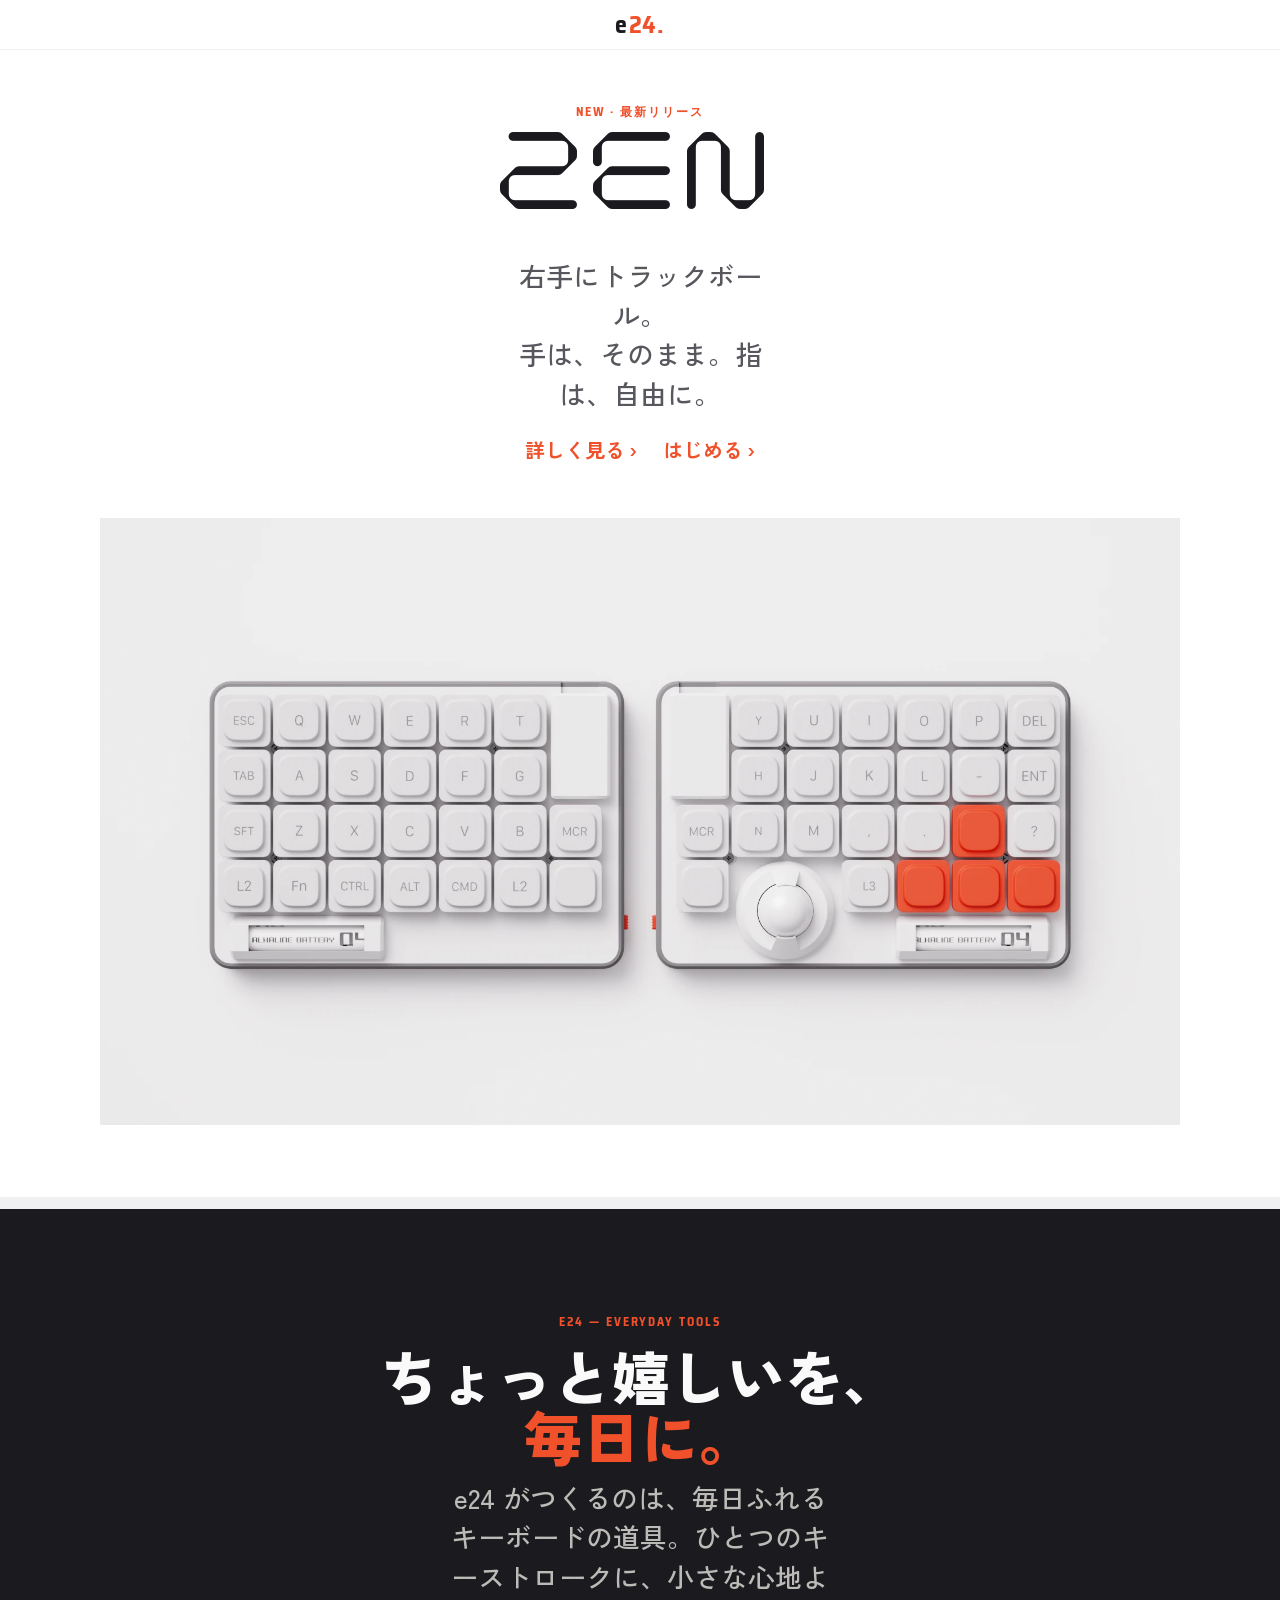
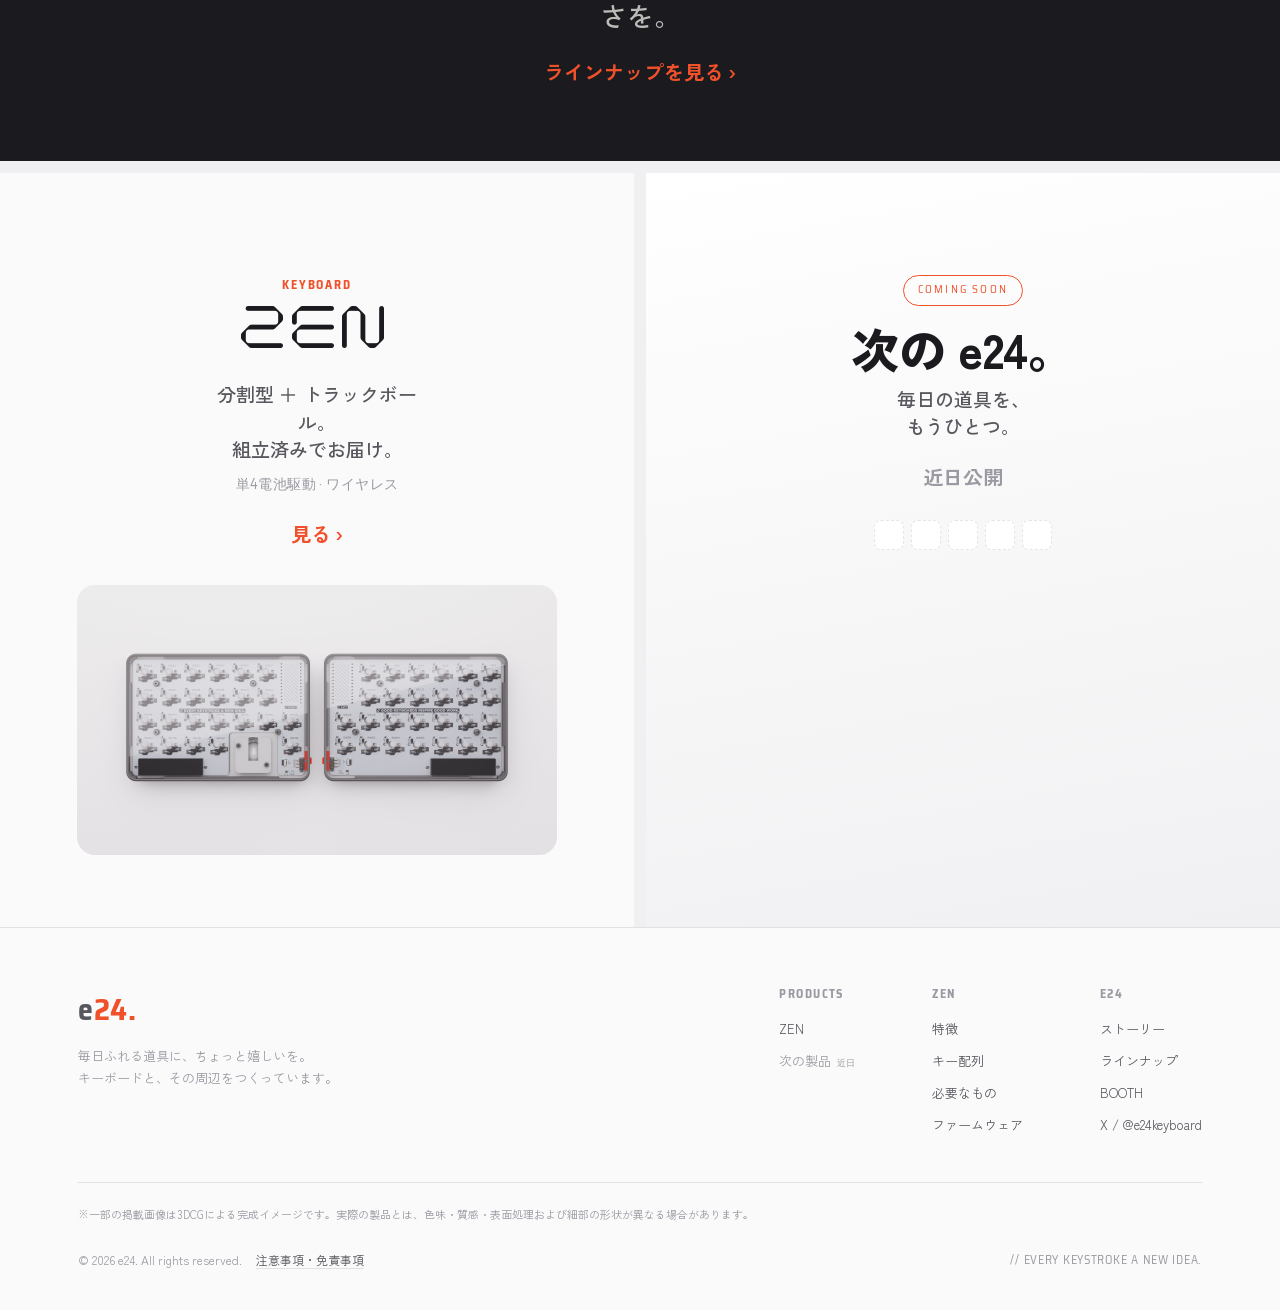
==== commit 95f32355: "Use ZEN wordmark on homepage" ====
--- a/index.html
+++ b/index.html
@@ -36,7 +36,7 @@
   <!-- HERO TILE — latest release: ZEN -->
   <section class="tile light hero-tile" data-screen-label="トップ・ヒーロー">
     <div class="t-eyebrow reveal">NEW · 最新リリース</div>
-    <h2 class="reveal d1">ZEN</h2>
+    <h2 class="zen-wordmark reveal d1">ZEN</h2>
     <p class="t-sub reveal d1">右手にトラックボール。<br>手は、そのまま。指は、自由に。</p>
     <div class="t-links reveal d2">
       <a class="tlink" href="zen/index.html">詳しく見る<span class="arr">›</span></a>
@@ -62,7 +62,7 @@
     <!-- ZEN gateway -->
     <section class="tile paper small reveal" data-screen-label="ラインナップ・ZEN">
       <div class="t-eyebrow">KEYBOARD</div>
-      <h2>ZEN</h2>
+      <h2 class="zen-wordmark">ZEN</h2>
       <p class="t-sub">分割型 ＋ トラックボール。<br>組立済みでお届け。</p>
       <p class="t-price">単4電池駆動 · ワイヤレス</p>
       <div class="t-links">
@@ -112,7 +112,7 @@
           <h4>e24</h4>
           <a href="#story">ストーリー</a>
           <a href="#lineup">ラインナップ</a>
-          <a href="https://e24key.booth.pm/items/8457837" target="_blank" rel="noopener">BOOTH</a>
+          <a href="https://e24key.booth.pm/" target="_blank" rel="noopener">BOOTH</a>
           <a href="https://x.com/e24keyboard" target="_blank" rel="noopener">X / @e24keyboard</a>
         </div>
       </div>
--- a/e24.css
+++ b/e24.css
@@ -1,3 +1,11 @@
+@font-face {
+  font-family: "Ductile Display";
+  src: url("assets/fonts/ductile-display.otf") format("opentype");
+  font-style: normal;
+  font-weight: 400;
+  font-display: swap;
+}
+
 /* ============================================================
    e24 — shared brand layer
    Global nav, footer, store tiles, design tokens.
@@ -138,6 +146,14 @@
 }
 .subnav-inner { max-width: var(--maxw); margin: 0 auto; padding: 0 28px; height: 48px; display: flex; align-items: center; justify-content: space-between; }
 .subnav .name { font-weight: 900; font-size: 18px; letter-spacing: .01em; display: flex; align-items: baseline; }
+.subnav .name .zen-logo {
+  font-family: "Ductile Display", sans-serif;
+  font-size: 1.1em;
+  font-weight: 400;
+  line-height: 1;
+  letter-spacing: .06em;
+  transform: translateY(4px);
+}
 .subnav .name small { font-family: var(--font-mono); font-size: 11px; color: var(--ink-3); font-weight: 400; margin-left: 8px; letter-spacing: .08em; }
 .subnav .name .tagline {
   font-family: var(--font-jp); font-size: 12.5px; font-weight: 500; color: var(--ink-2);
@@ -266,6 +282,12 @@
 }
 .tile h2 { font-size: clamp(40px, 7vw, 88px); font-weight: 900; letter-spacing: -.02em; line-height: 1.02; }
 .tile.small h2 { font-size: clamp(30px, 4vw, 48px); }
+.tile h2.zen-wordmark {
+  font-family: "Ductile Display", sans-serif;
+  font-weight: 400;
+  letter-spacing: .06em;
+  margin-top: .2em;
+}
 .tile .t-sub { font-size: clamp(18px, 2.3vw, 27px); color: var(--ink-2); margin-top: 12px; max-width: 22ch; line-height: 1.45; font-weight: 500; }
 .tile.dark .t-sub { color: rgba(255,255,255,.72); }
 .tile.small .t-sub { font-size: clamp(15px, 1.7vw, 19px); }
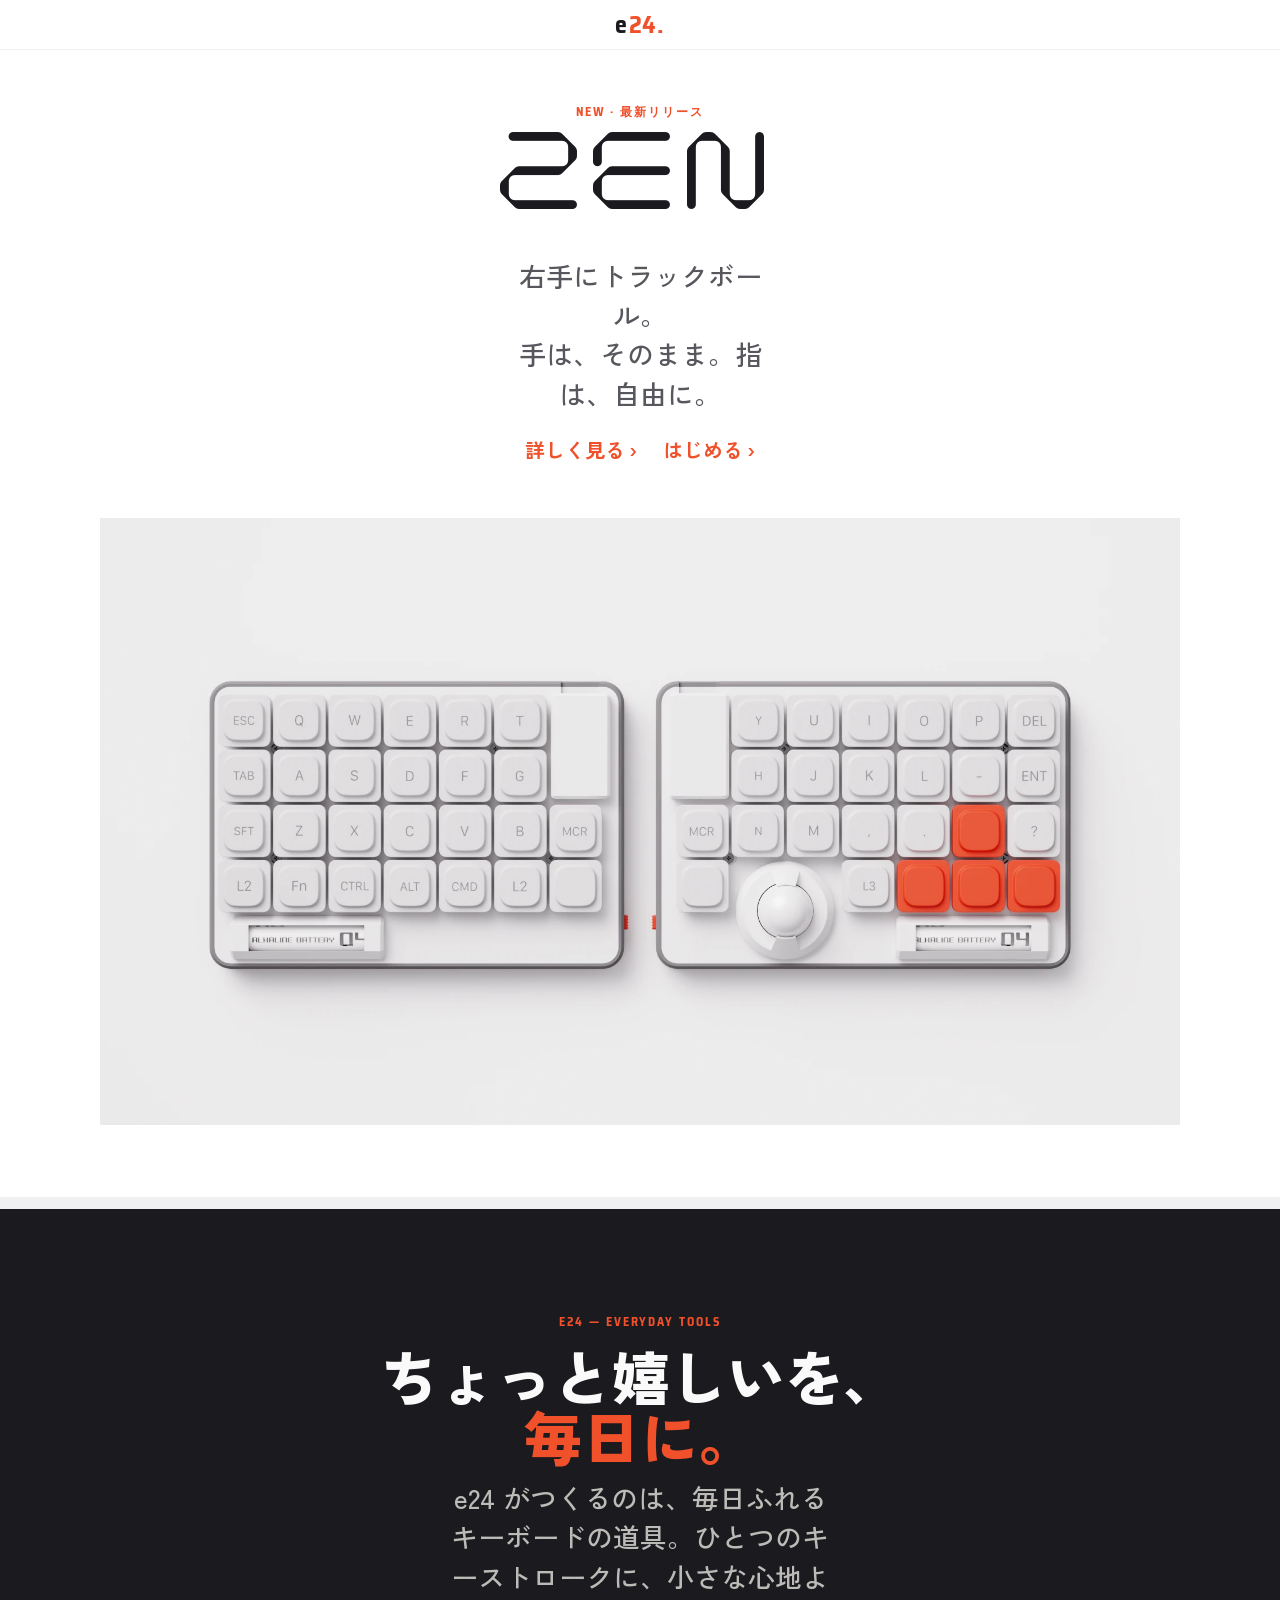
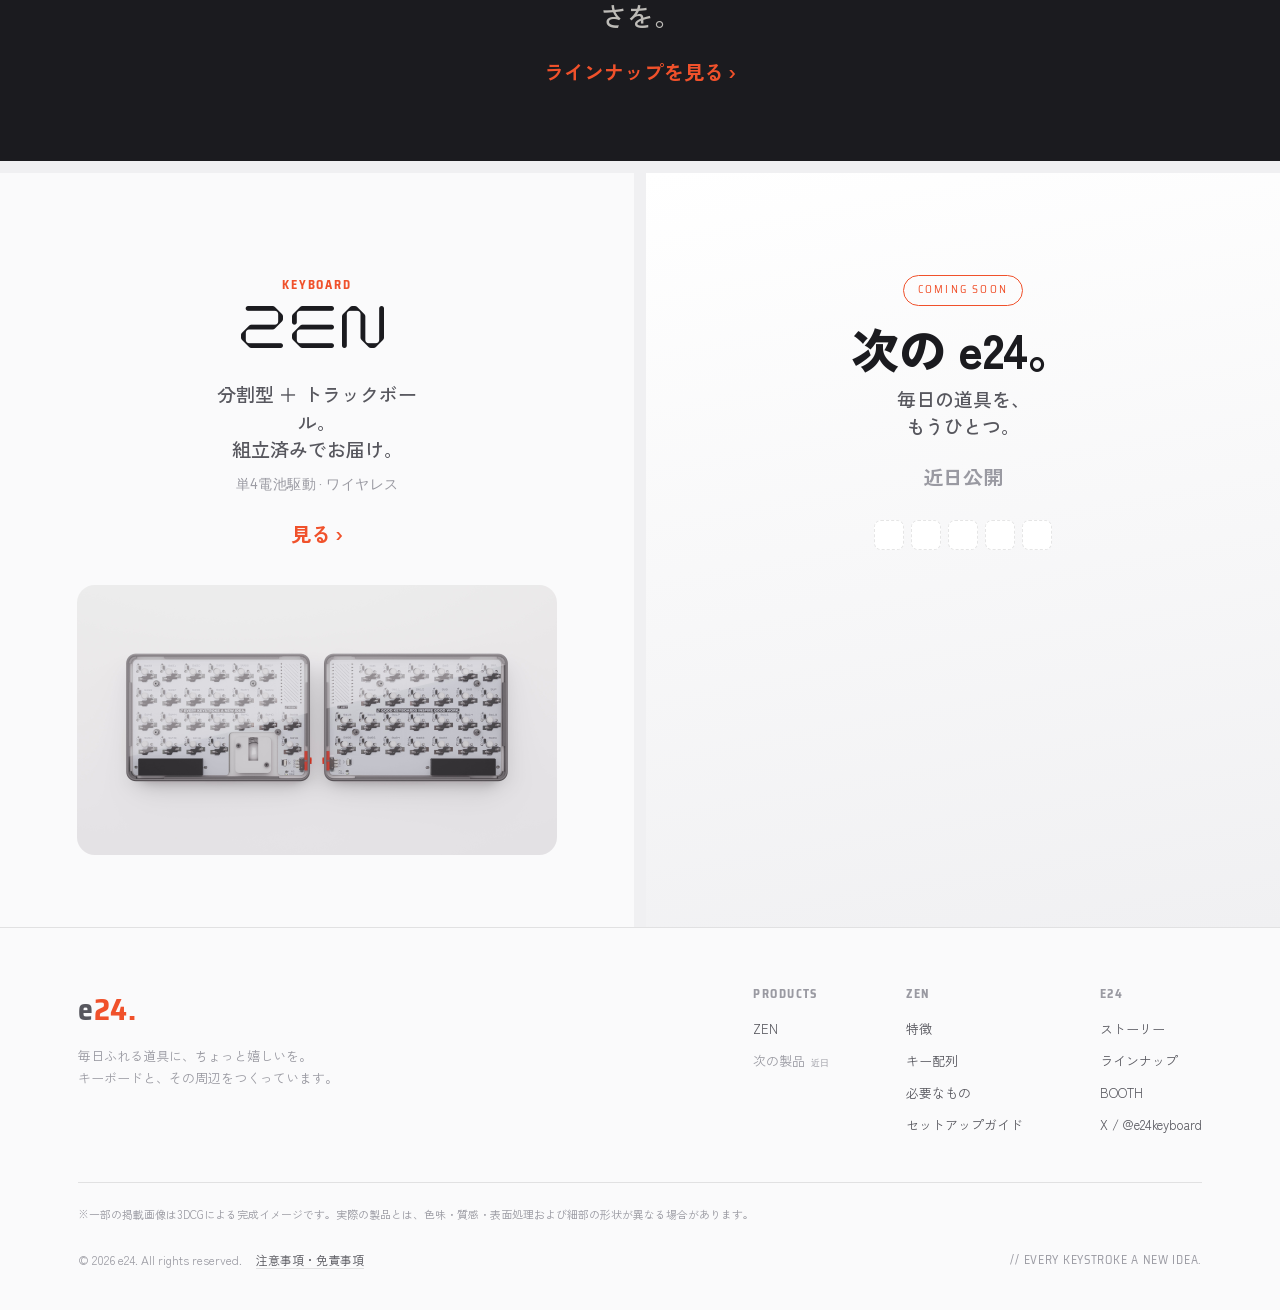
==== commit dab738a2: "Call the guide セットアップ, and stop pointing at Keymap Editor firmware.html is no longer a page about fi" ====
--- a/index.html
+++ b/index.html
@@ -106,7 +106,7 @@
           <a href="zen/index.html#feature">特徴</a>
           <a href="zen/index.html#layout">キー配列</a>
           <a href="zen/index.html#kit">必要なもの</a>
-          <a href="zen/firmware.html">ファームウェア</a>
+          <a href="zen/firmware.html">セットアップガイド</a>
         </div>
         <div class="col">
           <h4>e24</h4>
